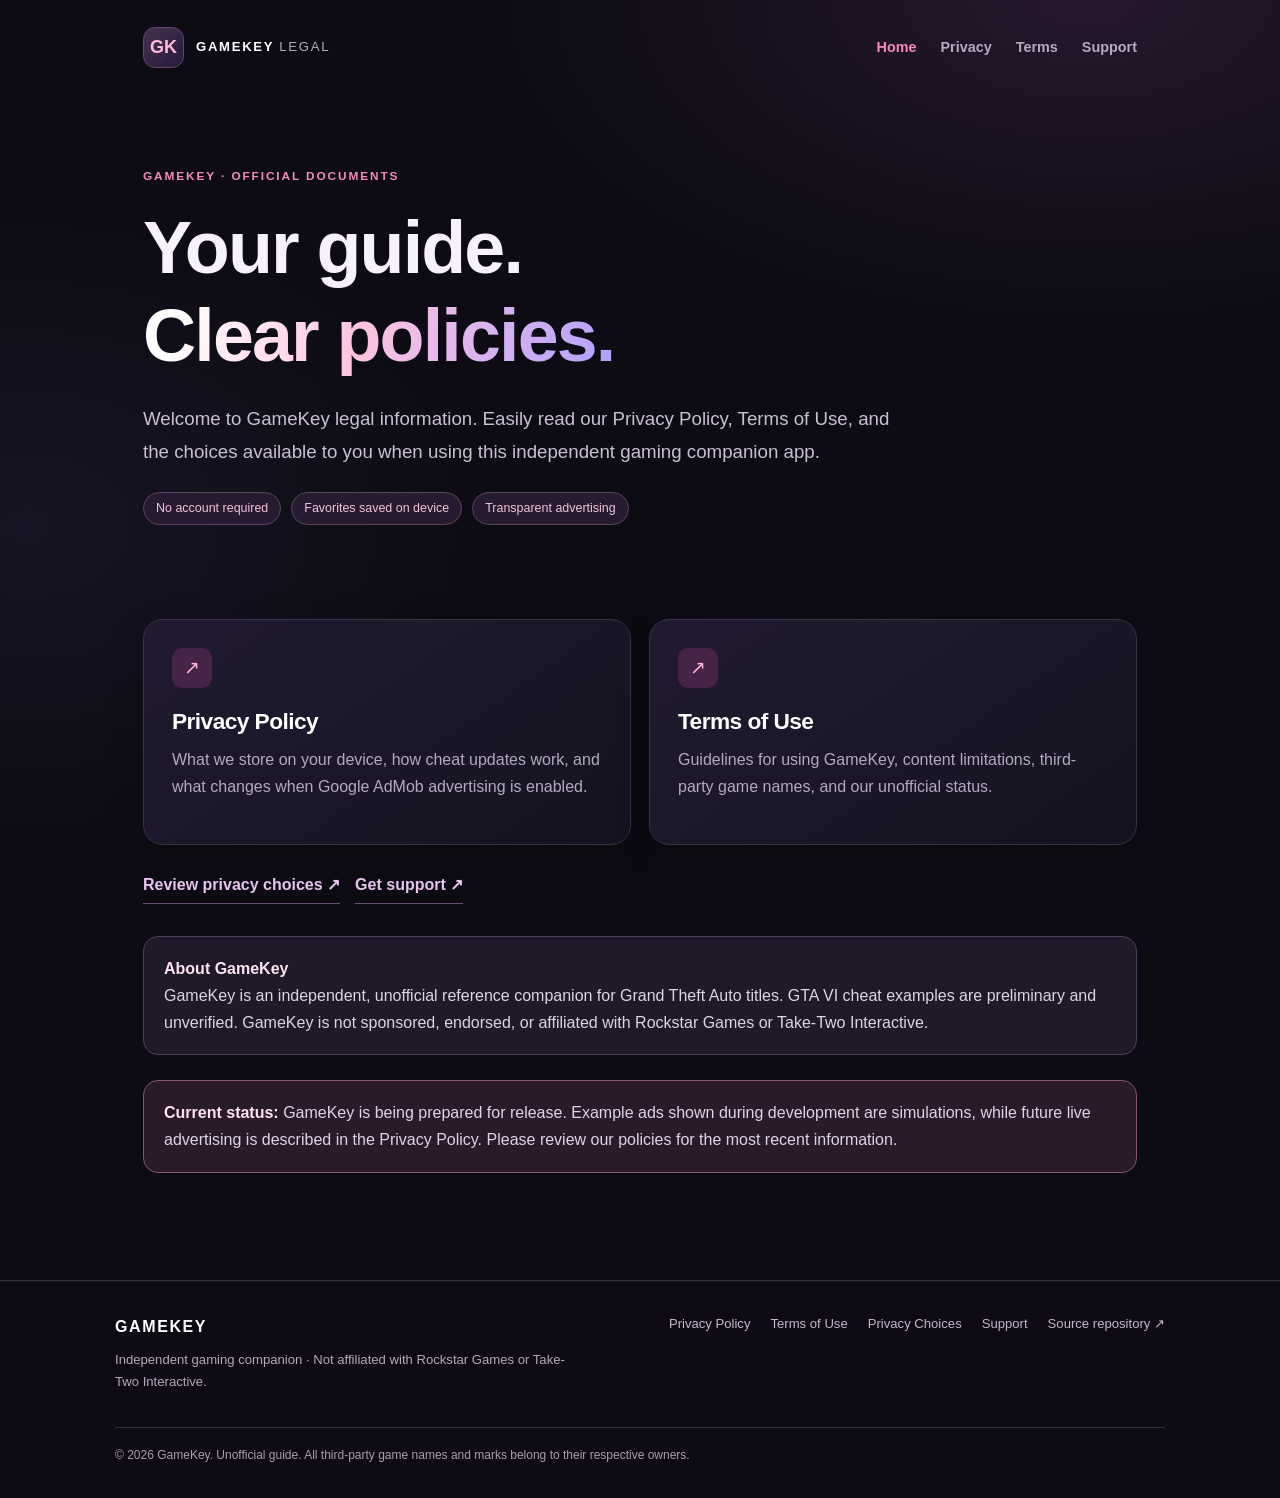
==== index.html @ 24e1666b "Add files via upload" ====
<!DOCTYPE html>
<html lang="en"><head><meta charset="utf-8"/><meta content="width=device-width,initial-scale=1" name="viewport"/><meta content="dark" name="color-scheme"/><meta content="#0d0c14" name="theme-color"/><meta content="GameKey official privacy policy and terms of use." name="description"/><title>Legal Information | GameKey</title><link href="styles.css" rel="stylesheet"/><link href="https://mahmoud-813.github.io/gamekey-legal/index.html" rel="canonical"/></head><body><a class="skip-link" href="#main-content">Skip to main content</a><header><nav aria-label="Primary navigation" class="site-nav"><a aria-label="GameKey Legal home" class="logo" href="index.html"><span class="mark">GK</span><span class="brand-name">GAMEKEY <em>LEGAL</em></span></a><div class="nav-links"><a aria-current="page" data-page="home" href="index.html">Home</a><a data-page="privacy" href="privacy.html">Privacy</a><a data-page="terms" href="terms.html">Terms</a><a href="support.html">Support</a></div></nav></header><main id="main-content"><section class="hero"><div class="eyebrow">GameKey · Official documents</div><h1>Your guide.<br/><span class="gradient"> Clear policies.</span></h1><p class="lead">Welcome to GameKey legal information. Easily read our Privacy Policy, Terms of Use, and the choices available to you when using this independent gaming companion app.</p><div class="badges"><span class="tag">No account required</span><span class="tag">Favorites saved on device</span><span class="tag">Transparent advertising</span></div></section><section aria-label="Legal documents" class="cards"><a class="card" href="privacy.html"><span aria-hidden="true" class="arrow">↗</span><h2>Privacy Policy</h2><p>What we store on your device, how cheat updates work, and what changes when Google AdMob advertising is enabled.</p></a><a class="card" href="terms.html"><span aria-hidden="true" class="arrow">↗</span><h2>Terms of Use</h2><p>Guidelines for using GameKey, content limitations, third-party game names, and our unofficial status.</p></a></section><div class="secondary-links"><a href="choices.html">Review privacy choices  ↗</a><a href="support.html">Get support  ↗</a></div><div class="note"><strong>About GameKey</strong><br/>GameKey is an independent, unofficial reference companion for Grand Theft Auto titles. GTA VI cheat examples are preliminary and unverified. GameKey is not sponsored, endorsed, or affiliated with Rockstar Games or Take-Two Interactive.</div><div class="alert"><strong>Current status: </strong>GameKey is being prepared for release. Example ads shown during development are simulations, while future live advertising is described in the Privacy Policy. Please review our policies for the most recent information.</div></main><footer class="footer"><div class="foot-inner"><div><span class="footer-logo">GAMEKEY</span><p>Independent gaming companion · Not affiliated with Rockstar Games or Take-Two Interactive.</p></div><div class="foot-links"><a href="privacy.html">Privacy Policy</a><a href="terms.html">Terms of Use</a><a href="choices.html">Privacy Choices</a><a href="support.html">Support</a><a href="https://github.com/mahmoud-813/gamekey-legal" rel="noopener noreferrer" target="_blank">Source repository <span aria-hidden="true">↗</span></a></div></div><div class="foot-bottom">© 2026 GameKey. Unofficial guide. All third-party game names and marks belong to their respective owners.</div></footer></body></html>
---- styles.css ----
:root{color-scheme:dark;--bg:#0d0c14;--panel:#171523;--panel2:#201a30;--ink:#f6f1fb;--muted:#b4aabf;--line:#363044;--pink:#f58abb;--violet:#a18bf5;--green:#73d0aa;--width:1050px}
*{box-sizing:border-box}html{scroll-behavior:smooth}body{margin:0;background:radial-gradient(ellipse 65% 450px at 85% 0,rgba(176,82,175,.16),transparent 70%),radial-gradient(ellipse 45% 400px at 2% 35%,rgba(95,82,153,.13),transparent 75%),var(--bg);color:var(--ink);font:16px/1.7 -apple-system,BlinkMacSystemFont,"Segoe UI",Roboto,Helvetica,Arial,sans-serif}a{color:var(--pink);text-underline-offset:3px}a:hover{color:#ffd0e2}a:focus-visible,button:focus-visible{outline:3px solid var(--pink);outline-offset:3px}h1,h2,h3,p{margin-top:0}h1,h2,h3{line-height:1.2;letter-spacing:-.025em}h1{font-size:clamp(2.45rem,6vw,4.6rem);font-weight:850;margin-bottom:22px}h2{font-size:1.55rem;margin:2.5rem 0 .85rem;color:#fff}h3{font-size:1.13rem;margin:1.6rem 0 .4rem;color:#fff}p{margin-bottom:1.05rem}li{margin-bottom:.55rem}strong{color:#fff}.site-nav{max-width:var(--width);margin:auto;display:flex;align-items:center;justify-content:space-between;padding:27px 28px 18px;gap:16px}.logo{display:flex;align-items:center;gap:12px;text-decoration:none;color:#fff}.logo:hover{color:#fff}.mark{font-weight:900;font-size:18px;display:grid;place-items:center;width:41px;height:41px;border-radius:12px;color:#ffb9d8;background:linear-gradient(140deg,#44304c,#281b3f);border:1px solid #69436d}.mark span{color:#ad9afa}.brand-name{font-size:.82rem;font-weight:800;letter-spacing:.13em}.brand-name em{font-style:normal;font-weight:500;color:var(--muted)}.nav-links{display:flex;align-items:center;gap:24px}.nav-links a{color:var(--muted);text-decoration:none;font-weight:650;font-size:.9rem}.nav-links a[aria-current="page"],.nav-links a:hover{color:var(--pink)}main{max-width:var(--width);margin:auto;padding:50px 28px 82px}.eyebrow{font-size:.74rem;color:var(--pink);font-weight:900;letter-spacing:.16em;text-transform:uppercase;margin-bottom:18px}.hero{padding:30px 0 42px}.gradient{background:linear-gradient(110deg,#fff 8%,#ffc4e0 46%,#b0a0ff);background-clip:text;-webkit-background-clip:text;color:transparent}.lead{font-size:1.17rem;color:#c9c0d3;max-width:750px;line-height:1.75}.updated{font-size:.86rem;color:#ada3b7;margin-top:22px}.badges{display:flex;gap:10px;flex-wrap:wrap;margin:24px 0}.tag{border:1px solid #5e435d;border-radius:999px;padding:5px 12px;color:#f0c3d7;font-size:.78rem;background:#261b31}.cards{display:grid;grid-template-columns:repeat(2,minmax(0,1fr));gap:18px;margin:28px 0 42px}.card{display:block;text-decoration:none;color:inherit;background:linear-gradient(145deg,#211a31,#151320);border:1px solid #3a3048;border-radius:20px;padding:28px;min-height:226px;box-shadow:0 12px 40px rgba(0,0,0,.12);transition:transform .18s,border-color .18s}.card:hover{transform:translateY(-3px);border-color:#ad75a4;color:#fff}.card h2{font-size:1.42rem;margin:20px 0 10px}.card p{color:var(--muted);margin:0}.card .arrow{display:inline-flex;align-items:center;justify-content:center;background:#462447;color:#ffb5d6;border-radius:10px;width:40px;height:40px;font-size:1.2rem}.note,.alert{border:1px solid #51405b;background:#1f192a;border-radius:15px;padding:18px 20px;margin:25px 0;color:#ded4e5}.alert{border-color:#875967;background:#2a1b2b}.note strong,.alert strong{color:#ffe3f0}.legal-layout{display:grid;grid-template-columns:215px minmax(0,1fr);gap:44px;align-items:start}.toc{position:sticky;top:20px;border:1px solid var(--line);background:#171523;border-radius:15px;padding:20px}.toc-label{color:#f5b4d1;font-weight:800;font-size:.75rem;text-transform:uppercase;letter-spacing:.1em;margin-bottom:12px}.toc a{display:block;text-decoration:none;color:#b9afc3;font-size:.87rem;padding:6px 0;line-height:1.4}.toc a:hover{color:var(--pink)}.legal-content{min-width:0;color:#d1c9d9}.legal-content section{scroll-margin-top:24px;border-bottom:1px solid var(--line);padding-bottom:14px}.legal-content section:last-child{border:none}.legal-content ul{padding-left:21px}.legal-content a{overflow-wrap:anywhere}.legal-content .mini{font-size:.92rem;color:#bcb2c6}.inline-link{font-weight:650}.meta{font-size:.9rem;color:var(--muted)}.footer{border-top:1px solid var(--line);background:rgba(14,12,21,.65);padding:32px 28px}.foot-inner{max-width:var(--width);display:flex;gap:25px;justify-content:space-between;margin:auto}.foot-inner p{color:var(--muted);font-size:.82rem;max-width:470px;margin:9px 0}.footer-logo{font-weight:900;letter-spacing:.1em;color:#fff}.foot-links{display:flex;gap:20px;flex-wrap:wrap;align-content:flex-start}.foot-links a{font-size:.82rem;color:#c4b7cd;text-decoration:none}.foot-links a:hover{color:var(--pink)}.foot-bottom{border-top:1px solid var(--line);max-width:var(--width);margin:25px auto 0;padding-top:17px;color:#a99eaf;font-size:.75rem}.pill-rows{margin:22px 0}.pill-rows p{border-bottom:1px solid var(--line);padding:12px 0;margin:0}.pill-rows b{color:#fff}@media(max-width:760px){main{padding:28px 20px 55px}.site-nav{padding:20px}.brand-name{font-size:.7rem}.nav-links{gap:13px}.nav-links a{font-size:.8rem}.legal-layout{display:block}.toc{position:static;margin-bottom:26px}.toc a{display:inline-block;margin:0 13px 0 0}.cards{grid-template-columns:1fr}.foot-inner{flex-direction:column}.foot-links{gap:14px}h2{font-size:1.35rem}}
@media(prefers-reduced-motion:reduce){html{scroll-behavior:auto}.card{transition:none}}

/* Accessible enhancements for the public-facing legal site. */
.skip-link{position:absolute;left:15px;top:-90px;z-index:1000;border:2px solid var(--pink);background:var(--bg);color:white;padding:10px 18px;border-radius:10px}
.skip-link:focus{top:12px}
.compact-hero{padding-bottom:20px}
.single-column{max-width:780px;margin:0 auto}
.content-panel{border-top:1px solid var(--line);padding:12px 0 26px}
.content-panel h2{margin-top:22px}
.action-link{display:inline-block;padding:11px 18px;border:1px solid #9f5d92;background:linear-gradient(130deg,#37233f,#261c36);border-radius:12px;color:#ffe2f1;font-weight:750;text-decoration:none}
.action-link:hover{background:#49304f;color:white}
.secondary-links{display:flex;flex-wrap:wrap;gap:15px;margin-top:-16px;margin-bottom:32px}
.secondary-links a{border-bottom:1px solid #675074;color:#e9c4ef;text-decoration:none;font-weight:700;padding-bottom:4px}
@media(max-width:760px){.toc a{display:block;margin:0;padding:7px 0;border-bottom:1px solid #2c2638}}
@media(max-width:460px){.site-nav{align-items:flex-start;flex-direction:column}.nav-links{width:100%;justify-content:space-between;flex-wrap:wrap;gap:8px}.nav-links a{font-size:.84rem}main{padding-top:18px}h1{font-size:clamp(2.25rem,10vw,3.15rem)}.card{min-height:auto}}
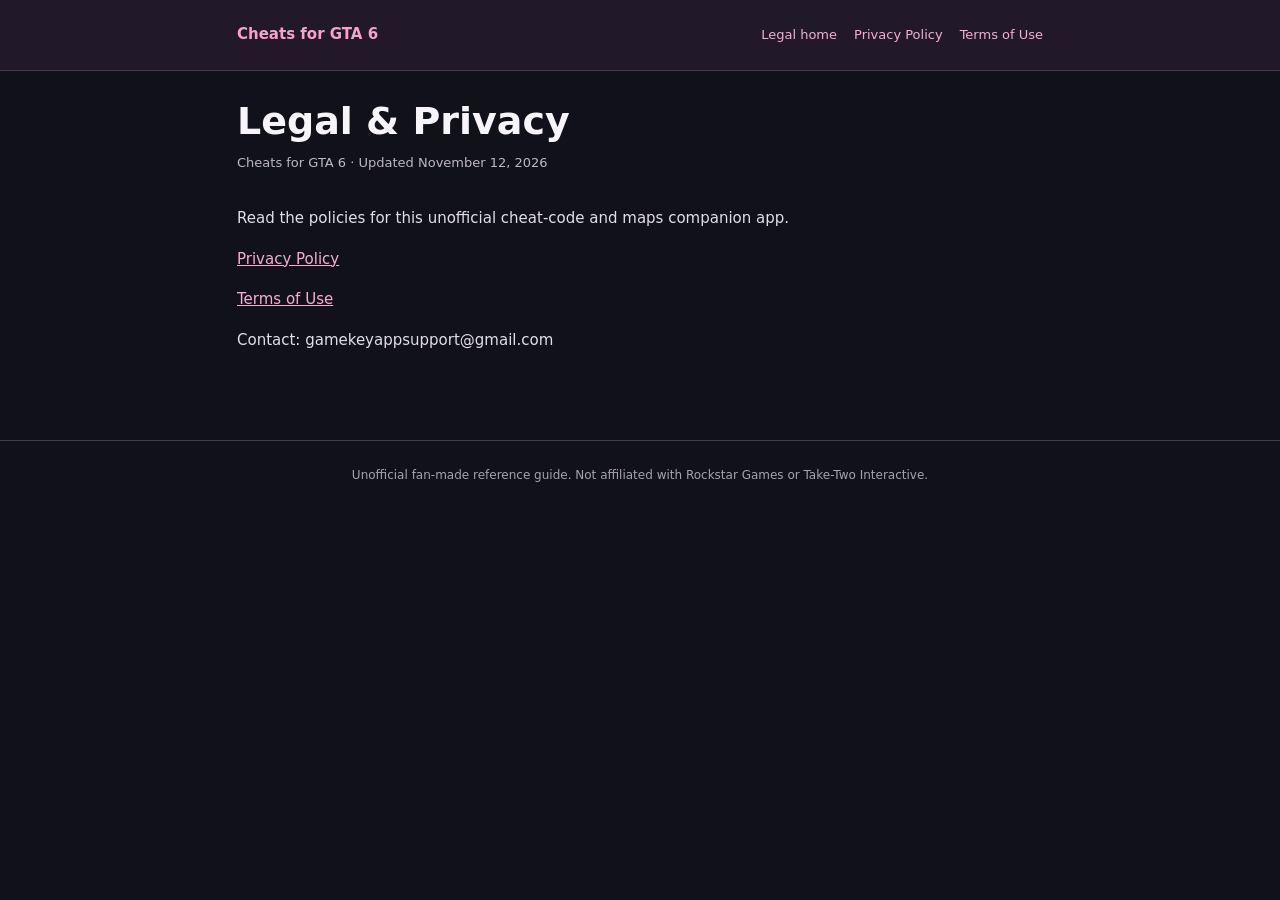
==== commit a0a08920: "Publish synchronized GameKey index.html with full privacy and terms disclosures" ====
--- a/index.html
+++ b/index.html
@@ -1,2 +1 @@
-<!DOCTYPE html>
-<html lang="en"><head><meta charset="utf-8"/><meta content="width=device-width,initial-scale=1" name="viewport"/><meta content="dark" name="color-scheme"/><meta content="#0d0c14" name="theme-color"/><meta content="GameKey official privacy policy and terms of use." name="description"/><title>Legal Information | GameKey</title><link href="styles.css" rel="stylesheet"/><link href="https://mahmoud-813.github.io/gamekey-legal/index.html" rel="canonical"/></head><body><a class="skip-link" href="#main-content">Skip to main content</a><header><nav aria-label="Primary navigation" class="site-nav"><a aria-label="GameKey Legal home" class="logo" href="index.html"><span class="mark">GK</span><span class="brand-name">GAMEKEY <em>LEGAL</em></span></a><div class="nav-links"><a aria-current="page" data-page="home" href="index.html">Home</a><a data-page="privacy" href="privacy.html">Privacy</a><a data-page="terms" href="terms.html">Terms</a><a href="support.html">Support</a></div></nav></header><main id="main-content"><section class="hero"><div class="eyebrow">GameKey · Official documents</div><h1>Your guide.<br/><span class="gradient"> Clear policies.</span></h1><p class="lead">Welcome to GameKey legal information. Easily read our Privacy Policy, Terms of Use, and the choices available to you when using this independent gaming companion app.</p><div class="badges"><span class="tag">No account required</span><span class="tag">Favorites saved on device</span><span class="tag">Transparent advertising</span></div></section><section aria-label="Legal documents" class="cards"><a class="card" href="privacy.html"><span aria-hidden="true" class="arrow">↗</span><h2>Privacy Policy</h2><p>What we store on your device, how cheat updates work, and what changes when Google AdMob advertising is enabled.</p></a><a class="card" href="terms.html"><span aria-hidden="true" class="arrow">↗</span><h2>Terms of Use</h2><p>Guidelines for using GameKey, content limitations, third-party game names, and our unofficial status.</p></a></section><div class="secondary-links"><a href="choices.html">Review privacy choices  ↗</a><a href="support.html">Get support  ↗</a></div><div class="note"><strong>About GameKey</strong><br/>GameKey is an independent, unofficial reference companion for Grand Theft Auto titles. GTA VI cheat examples are preliminary and unverified. GameKey is not sponsored, endorsed, or affiliated with Rockstar Games or Take-Two Interactive.</div><div class="alert"><strong>Current status: </strong>GameKey is being prepared for release. Example ads shown during development are simulations, while future live advertising is described in the Privacy Policy. Please review our policies for the most recent information.</div></main><footer class="footer"><div class="foot-inner"><div><span class="footer-logo">GAMEKEY</span><p>Independent gaming companion · Not affiliated with Rockstar Games or Take-Two Interactive.</p></div><div class="foot-links"><a href="privacy.html">Privacy Policy</a><a href="terms.html">Terms of Use</a><a href="choices.html">Privacy Choices</a><a href="support.html">Support</a><a href="https://github.com/mahmoud-813/gamekey-legal" rel="noopener noreferrer" target="_blank">Source repository <span aria-hidden="true">↗</span></a></div></div><div class="foot-bottom">© 2026 GameKey. Unofficial guide. All third-party game names and marks belong to their respective owners.</div></footer></body></html>
+<!doctype html><html lang="en"><head><meta charset="utf-8"><meta name="viewport" content="width=device-width,initial-scale=1"><meta name="description" content="Cheats for GTA 6 Legal and Privacy"><title>Legal and Privacy | Cheats for GTA 6</title><link rel="canonical" href="https://mahmoud-813.github.io/gamekey-legal/index.html"><style>:root{color-scheme:dark;font-family:system-ui,-apple-system,sans-serif;background:#10111a;color:#f7f5f9}*{box-sizing:border-box}body{margin:0;line-height:1.7}header{background:#21192a;border-bottom:1px solid #49374f}.wrap{max-width:850px;margin:auto;padding:22px}header .wrap{display:flex;gap:16px;align-items:center;justify-content:space-between;flex-wrap:wrap}.brand{color:#f6a2ca;font-size:15px;font-weight:900}nav{display:flex;gap:17px;flex-wrap:wrap}nav a{font-size:13px;text-decoration:none}main{max-width:850px;margin:auto;padding:28px 22px 72px}h1{font-size:clamp(26px,5vw,38px);line-height:1.2;margin:0 0 8px}.subtitle{font-size:13px;color:#beb8c5;margin:0 0 32px}h2{font-size:20px;line-height:1.4;color:#f2a4d0;margin:34px 0 10px}p{font-size:15px;color:#e2deea;margin:0 0 15px}a{color:#f6add4;overflow-wrap:anywhere}footer{border-top:1px solid #49374f;text-align:center;padding:24px;font-size:12px;color:#a8a3ae}@media(max-width:600px){.wrap{padding:16px}main{padding:24px 17px 48px}}</style></head><body><header><div class="wrap"><span class="brand">Cheats for GTA 6</span><nav><a href="index.html">Legal home</a><a href="privacy.html">Privacy Policy</a><a href="terms.html">Terms of Use</a></nav></div></header><main><h1>Legal &amp; Privacy</h1><p class="subtitle">Cheats for GTA 6 · Updated November 12, 2026</p><p>Read the policies for this unofficial cheat-code and maps companion app.</p><p><a href="privacy.html">Privacy Policy</a></p><p><a href="terms.html">Terms of Use</a></p><p>Contact: gamekeyappsupport@gmail.com</p></main><footer>Unofficial fan-made reference guide. Not affiliated with Rockstar Games or Take-Two Interactive.</footer></body></html>
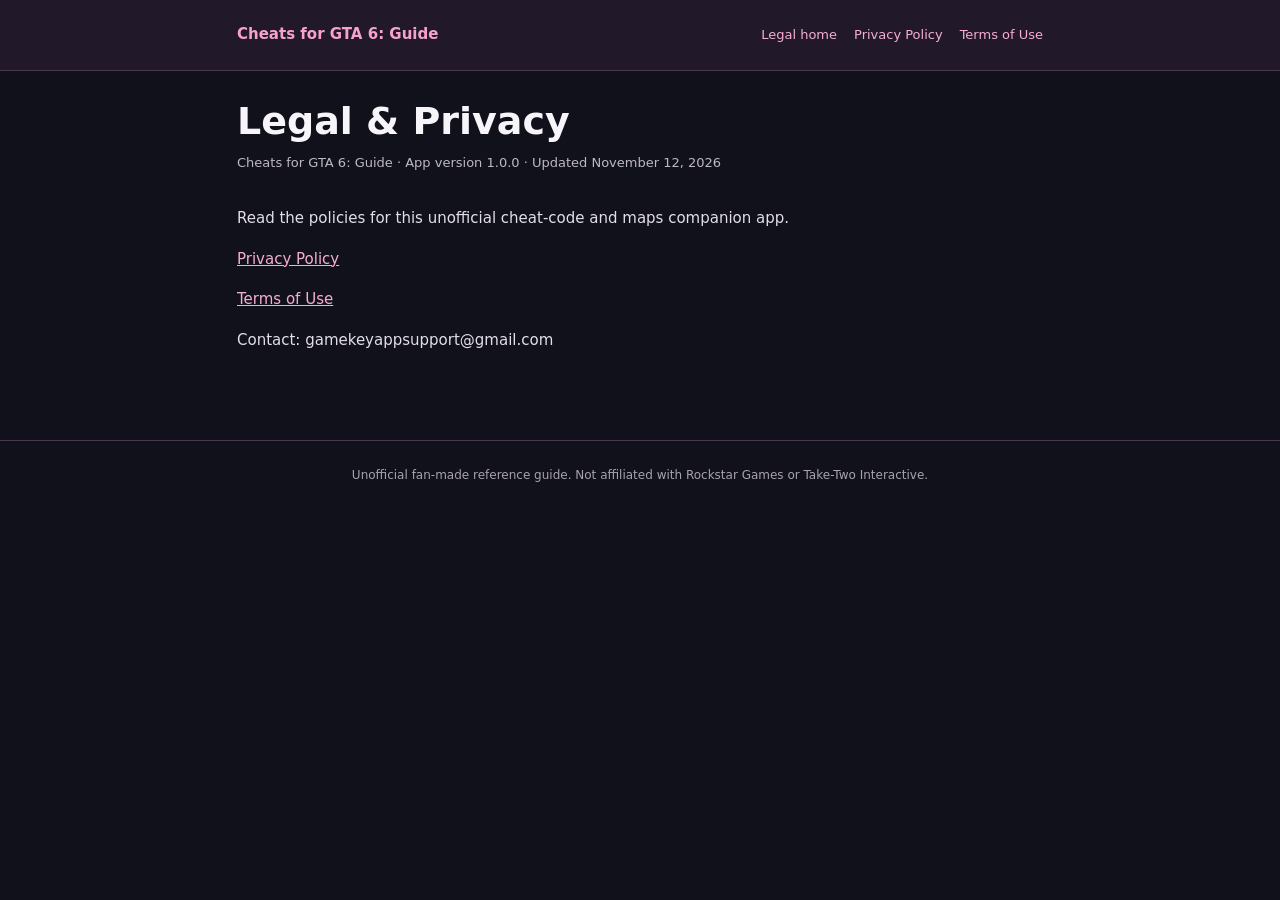
==== commit 533114e1: "docs: publish iOS 1.0.0 index.html" ====
--- a/index.html
+++ b/index.html
@@ -1 +1 @@
-<!doctype html><html lang="en"><head><meta charset="utf-8"><meta name="viewport" content="width=device-width,initial-scale=1"><meta name="description" content="Cheats for GTA 6 Legal and Privacy"><title>Legal and Privacy | Cheats for GTA 6</title><link rel="canonical" href="https://mahmoud-813.github.io/gamekey-legal/index.html"><style>:root{color-scheme:dark;font-family:system-ui,-apple-system,sans-serif;background:#10111a;color:#f7f5f9}*{box-sizing:border-box}body{margin:0;line-height:1.7}header{background:#21192a;border-bottom:1px solid #49374f}.wrap{max-width:850px;margin:auto;padding:22px}header .wrap{display:flex;gap:16px;align-items:center;justify-content:space-between;flex-wrap:wrap}.brand{color:#f6a2ca;font-size:15px;font-weight:900}nav{display:flex;gap:17px;flex-wrap:wrap}nav a{font-size:13px;text-decoration:none}main{max-width:850px;margin:auto;padding:28px 22px 72px}h1{font-size:clamp(26px,5vw,38px);line-height:1.2;margin:0 0 8px}.subtitle{font-size:13px;color:#beb8c5;margin:0 0 32px}h2{font-size:20px;line-height:1.4;color:#f2a4d0;margin:34px 0 10px}p{font-size:15px;color:#e2deea;margin:0 0 15px}a{color:#f6add4;overflow-wrap:anywhere}footer{border-top:1px solid #49374f;text-align:center;padding:24px;font-size:12px;color:#a8a3ae}@media(max-width:600px){.wrap{padding:16px}main{padding:24px 17px 48px}}</style></head><body><header><div class="wrap"><span class="brand">Cheats for GTA 6</span><nav><a href="index.html">Legal home</a><a href="privacy.html">Privacy Policy</a><a href="terms.html">Terms of Use</a></nav></div></header><main><h1>Legal &amp; Privacy</h1><p class="subtitle">Cheats for GTA 6 · Updated November 12, 2026</p><p>Read the policies for this unofficial cheat-code and maps companion app.</p><p><a href="privacy.html">Privacy Policy</a></p><p><a href="terms.html">Terms of Use</a></p><p>Contact: gamekeyappsupport@gmail.com</p></main><footer>Unofficial fan-made reference guide. Not affiliated with Rockstar Games or Take-Two Interactive.</footer></body></html>+<!doctype html><html lang="en"><head><meta charset="utf-8"><meta name="viewport" content="width=device-width,initial-scale=1"><meta name="description" content="Cheats for GTA 6: Guide Legal and Privacy"><title>Legal and Privacy | Cheats for GTA 6: Guide</title><link rel="canonical" href="https://mahmoud-813.github.io/gamekey-legal/index.html"><style>:root{color-scheme:dark;font-family:system-ui,-apple-system,sans-serif;background:#10111a;color:#f7f5f9}*{box-sizing:border-box}body{margin:0;line-height:1.7}header{background:#21192a;border-bottom:1px solid #49374f}.wrap{max-width:850px;margin:auto;padding:22px}header .wrap{display:flex;gap:16px;align-items:center;justify-content:space-between;flex-wrap:wrap}.brand{color:#f6a2ca;font-size:15px;font-weight:900}nav{display:flex;gap:17px;flex-wrap:wrap}nav a{font-size:13px;text-decoration:none}main{max-width:850px;margin:auto;padding:28px 22px 72px}h1{font-size:clamp(26px,5vw,38px);line-height:1.2;margin:0 0 8px}.subtitle{font-size:13px;color:#beb8c5;margin:0 0 32px}h2{font-size:20px;line-height:1.4;color:#f2a4d0;margin:34px 0 10px}p{font-size:15px;color:#e2deea;margin:0 0 15px}a{color:#f6add4;overflow-wrap:anywhere}footer{border-top:1px solid #49374f;text-align:center;padding:24px;font-size:12px;color:#a8a3ae}@media(max-width:600px){.wrap{padding:16px}main{padding:24px 17px 48px}}</style></head><body><header><div class="wrap"><span class="brand">Cheats for GTA 6: Guide</span><nav><a href="index.html">Legal home</a><a href="privacy.html">Privacy Policy</a><a href="terms.html">Terms of Use</a></nav></div></header><main><h1>Legal &amp; Privacy</h1><p class="subtitle">Cheats for GTA 6: Guide · App version 1.0.0 · Updated November 12, 2026</p><p>Read the policies for this unofficial cheat-code and maps companion app.</p><p><a href="privacy.html">Privacy Policy</a></p><p><a href="terms.html">Terms of Use</a></p><p>Contact: gamekeyappsupport@gmail.com</p></main><footer>Unofficial fan-made reference guide. Not affiliated with Rockstar Games or Take-Two Interactive.</footer></body></html>
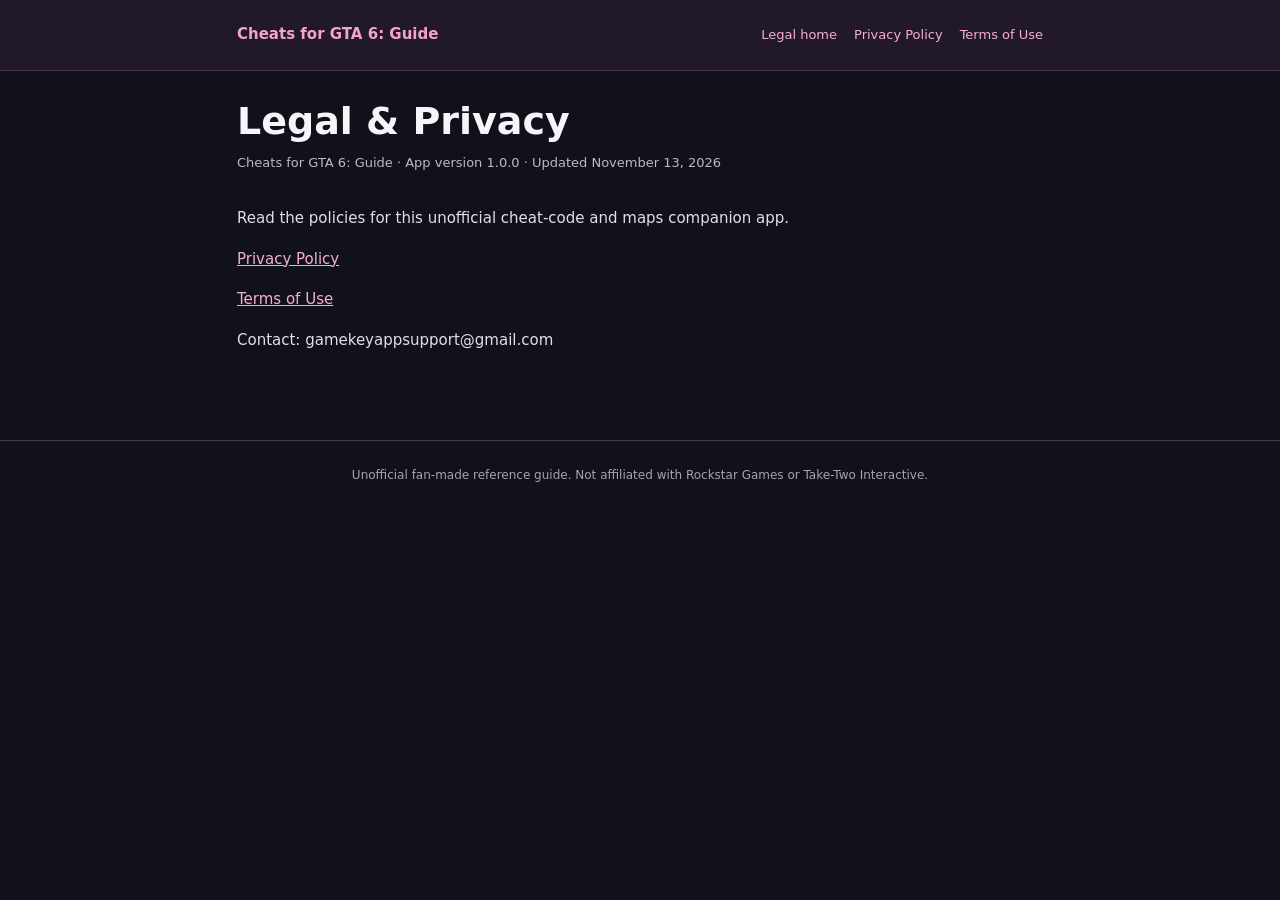
==== commit 42e0dc30: "docs: sync index.html with App Store review/share disclosures" ====
--- a/index.html
+++ b/index.html
@@ -1 +1 @@
-<!doctype html><html lang="en"><head><meta charset="utf-8"><meta name="viewport" content="width=device-width,initial-scale=1"><meta name="description" content="Cheats for GTA 6: Guide Legal and Privacy"><title>Legal and Privacy | Cheats for GTA 6: Guide</title><link rel="canonical" href="https://mahmoud-813.github.io/gamekey-legal/index.html"><style>:root{color-scheme:dark;font-family:system-ui,-apple-system,sans-serif;background:#10111a;color:#f7f5f9}*{box-sizing:border-box}body{margin:0;line-height:1.7}header{background:#21192a;border-bottom:1px solid #49374f}.wrap{max-width:850px;margin:auto;padding:22px}header .wrap{display:flex;gap:16px;align-items:center;justify-content:space-between;flex-wrap:wrap}.brand{color:#f6a2ca;font-size:15px;font-weight:900}nav{display:flex;gap:17px;flex-wrap:wrap}nav a{font-size:13px;text-decoration:none}main{max-width:850px;margin:auto;padding:28px 22px 72px}h1{font-size:clamp(26px,5vw,38px);line-height:1.2;margin:0 0 8px}.subtitle{font-size:13px;color:#beb8c5;margin:0 0 32px}h2{font-size:20px;line-height:1.4;color:#f2a4d0;margin:34px 0 10px}p{font-size:15px;color:#e2deea;margin:0 0 15px}a{color:#f6add4;overflow-wrap:anywhere}footer{border-top:1px solid #49374f;text-align:center;padding:24px;font-size:12px;color:#a8a3ae}@media(max-width:600px){.wrap{padding:16px}main{padding:24px 17px 48px}}</style></head><body><header><div class="wrap"><span class="brand">Cheats for GTA 6: Guide</span><nav><a href="index.html">Legal home</a><a href="privacy.html">Privacy Policy</a><a href="terms.html">Terms of Use</a></nav></div></header><main><h1>Legal &amp; Privacy</h1><p class="subtitle">Cheats for GTA 6: Guide · App version 1.0.0 · Updated November 12, 2026</p><p>Read the policies for this unofficial cheat-code and maps companion app.</p><p><a href="privacy.html">Privacy Policy</a></p><p><a href="terms.html">Terms of Use</a></p><p>Contact: gamekeyappsupport@gmail.com</p></main><footer>Unofficial fan-made reference guide. Not affiliated with Rockstar Games or Take-Two Interactive.</footer></body></html>+<!doctype html><html lang="en"><head><meta charset="utf-8"><meta name="viewport" content="width=device-width,initial-scale=1"><meta name="description" content="Cheats for GTA 6: Guide Legal and Privacy"><title>Legal and Privacy | Cheats for GTA 6: Guide</title><link rel="canonical" href="https://mahmoud-813.github.io/gamekey-legal/index.html"><style>:root{color-scheme:dark;font-family:system-ui,-apple-system,sans-serif;background:#10111a;color:#f7f5f9}*{box-sizing:border-box}body{margin:0;line-height:1.7}header{background:#21192a;border-bottom:1px solid #49374f}.wrap{max-width:850px;margin:auto;padding:22px}header .wrap{display:flex;gap:16px;align-items:center;justify-content:space-between;flex-wrap:wrap}.brand{color:#f6a2ca;font-size:15px;font-weight:900}nav{display:flex;gap:17px;flex-wrap:wrap}nav a{font-size:13px;text-decoration:none}main{max-width:850px;margin:auto;padding:28px 22px 72px}h1{font-size:clamp(26px,5vw,38px);line-height:1.2;margin:0 0 8px}.subtitle{font-size:13px;color:#beb8c5;margin:0 0 32px}h2{font-size:20px;line-height:1.4;color:#f2a4d0;margin:34px 0 10px}p{font-size:15px;color:#e2deea;margin:0 0 15px}a{color:#f6add4;overflow-wrap:anywhere}footer{border-top:1px solid #49374f;text-align:center;padding:24px;font-size:12px;color:#a8a3ae}@media(max-width:600px){.wrap{padding:16px}main{padding:24px 17px 48px}}</style></head><body><header><div class="wrap"><span class="brand">Cheats for GTA 6: Guide</span><nav><a href="index.html">Legal home</a><a href="privacy.html">Privacy Policy</a><a href="terms.html">Terms of Use</a></nav></div></header><main><h1>Legal &amp; Privacy</h1><p class="subtitle">Cheats for GTA 6: Guide · App version 1.0.0 · Updated November 13, 2026</p><p>Read the policies for this unofficial cheat-code and maps companion app.</p><p><a href="privacy.html">Privacy Policy</a></p><p><a href="terms.html">Terms of Use</a></p><p>Contact: gamekeyappsupport@gmail.com</p></main><footer>Unofficial fan-made reference guide. Not affiliated with Rockstar Games or Take-Two Interactive.</footer></body></html>
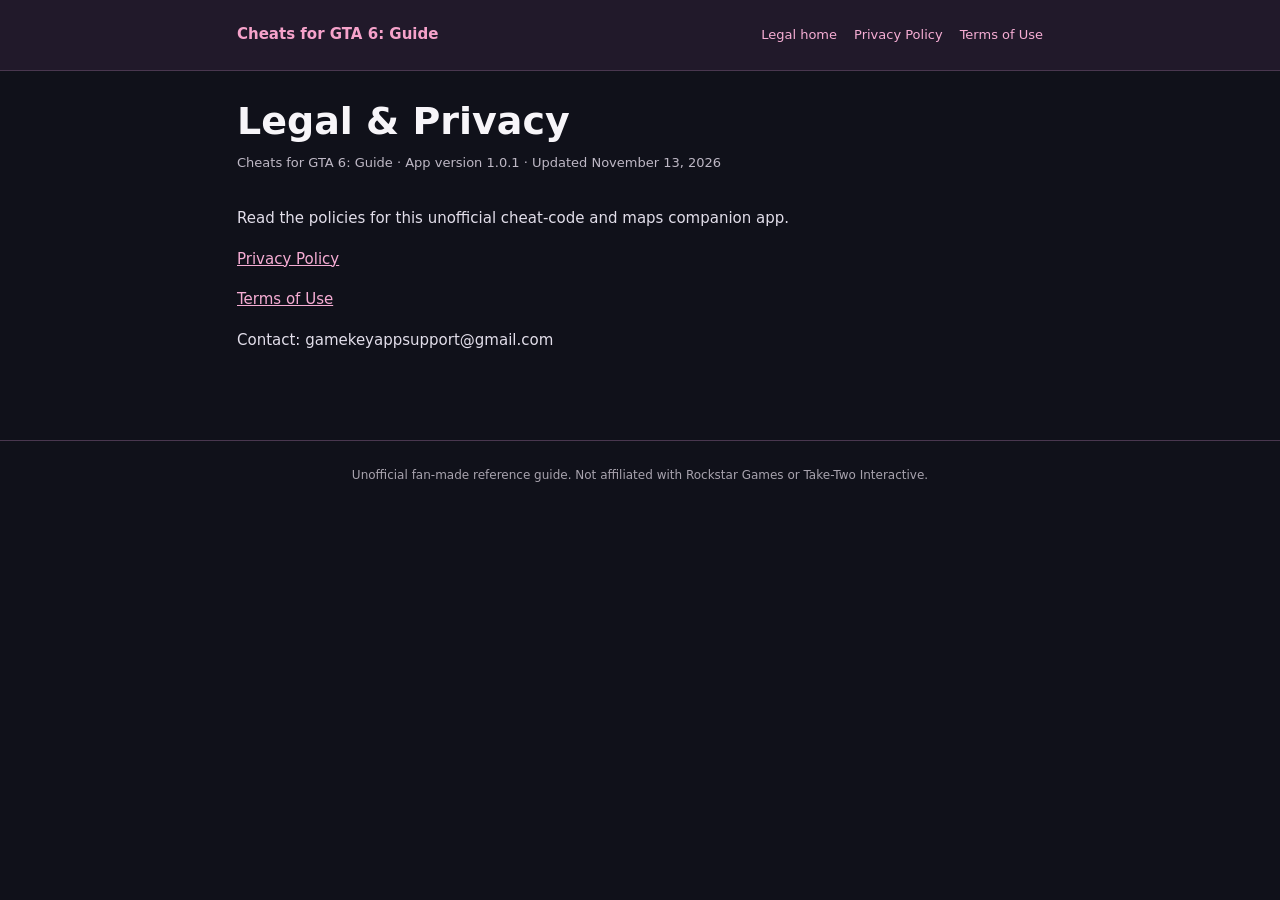
==== commit e2d3f0b2: "Update public index.html app version reference to 1.0.1" ====
--- a/index.html
+++ b/index.html
@@ -1 +1 @@
-<!doctype html><html lang="en"><head><meta charset="utf-8"><meta name="viewport" content="width=device-width,initial-scale=1"><meta name="description" content="Cheats for GTA 6: Guide Legal and Privacy"><title>Legal and Privacy | Cheats for GTA 6: Guide</title><link rel="canonical" href="https://mahmoud-813.github.io/gamekey-legal/index.html"><style>:root{color-scheme:dark;font-family:system-ui,-apple-system,sans-serif;background:#10111a;color:#f7f5f9}*{box-sizing:border-box}body{margin:0;line-height:1.7}header{background:#21192a;border-bottom:1px solid #49374f}.wrap{max-width:850px;margin:auto;padding:22px}header .wrap{display:flex;gap:16px;align-items:center;justify-content:space-between;flex-wrap:wrap}.brand{color:#f6a2ca;font-size:15px;font-weight:900}nav{display:flex;gap:17px;flex-wrap:wrap}nav a{font-size:13px;text-decoration:none}main{max-width:850px;margin:auto;padding:28px 22px 72px}h1{font-size:clamp(26px,5vw,38px);line-height:1.2;margin:0 0 8px}.subtitle{font-size:13px;color:#beb8c5;margin:0 0 32px}h2{font-size:20px;line-height:1.4;color:#f2a4d0;margin:34px 0 10px}p{font-size:15px;color:#e2deea;margin:0 0 15px}a{color:#f6add4;overflow-wrap:anywhere}footer{border-top:1px solid #49374f;text-align:center;padding:24px;font-size:12px;color:#a8a3ae}@media(max-width:600px){.wrap{padding:16px}main{padding:24px 17px 48px}}</style></head><body><header><div class="wrap"><span class="brand">Cheats for GTA 6: Guide</span><nav><a href="index.html">Legal home</a><a href="privacy.html">Privacy Policy</a><a href="terms.html">Terms of Use</a></nav></div></header><main><h1>Legal &amp; Privacy</h1><p class="subtitle">Cheats for GTA 6: Guide · App version 1.0.0 · Updated November 13, 2026</p><p>Read the policies for this unofficial cheat-code and maps companion app.</p><p><a href="privacy.html">Privacy Policy</a></p><p><a href="terms.html">Terms of Use</a></p><p>Contact: gamekeyappsupport@gmail.com</p></main><footer>Unofficial fan-made reference guide. Not affiliated with Rockstar Games or Take-Two Interactive.</footer></body></html>+<!doctype html><html lang="en"><head><meta charset="utf-8"><meta name="viewport" content="width=device-width,initial-scale=1"><meta name="description" content="Cheats for GTA 6: Guide Legal and Privacy"><title>Legal and Privacy | Cheats for GTA 6: Guide</title><link rel="canonical" href="https://mahmoud-813.github.io/gamekey-legal/index.html"><style>:root{color-scheme:dark;font-family:system-ui,-apple-system,sans-serif;background:#10111a;color:#f7f5f9}*{box-sizing:border-box}body{margin:0;line-height:1.7}header{background:#21192a;border-bottom:1px solid #49374f}.wrap{max-width:850px;margin:auto;padding:22px}header .wrap{display:flex;gap:16px;align-items:center;justify-content:space-between;flex-wrap:wrap}.brand{color:#f6a2ca;font-size:15px;font-weight:900}nav{display:flex;gap:17px;flex-wrap:wrap}nav a{font-size:13px;text-decoration:none}main{max-width:850px;margin:auto;padding:28px 22px 72px}h1{font-size:clamp(26px,5vw,38px);line-height:1.2;margin:0 0 8px}.subtitle{font-size:13px;color:#beb8c5;margin:0 0 32px}h2{font-size:20px;line-height:1.4;color:#f2a4d0;margin:34px 0 10px}p{font-size:15px;color:#e2deea;margin:0 0 15px}a{color:#f6add4;overflow-wrap:anywhere}footer{border-top:1px solid #49374f;text-align:center;padding:24px;font-size:12px;color:#a8a3ae}@media(max-width:600px){.wrap{padding:16px}main{padding:24px 17px 48px}}</style></head><body><header><div class="wrap"><span class="brand">Cheats for GTA 6: Guide</span><nav><a href="index.html">Legal home</a><a href="privacy.html">Privacy Policy</a><a href="terms.html">Terms of Use</a></nav></div></header><main><h1>Legal &amp; Privacy</h1><p class="subtitle">Cheats for GTA 6: Guide · App version 1.0.1 · Updated November 13, 2026</p><p>Read the policies for this unofficial cheat-code and maps companion app.</p><p><a href="privacy.html">Privacy Policy</a></p><p><a href="terms.html">Terms of Use</a></p><p>Contact: gamekeyappsupport@gmail.com</p></main><footer>Unofficial fan-made reference guide. Not affiliated with Rockstar Games or Take-Two Interactive.</footer></body></html>
